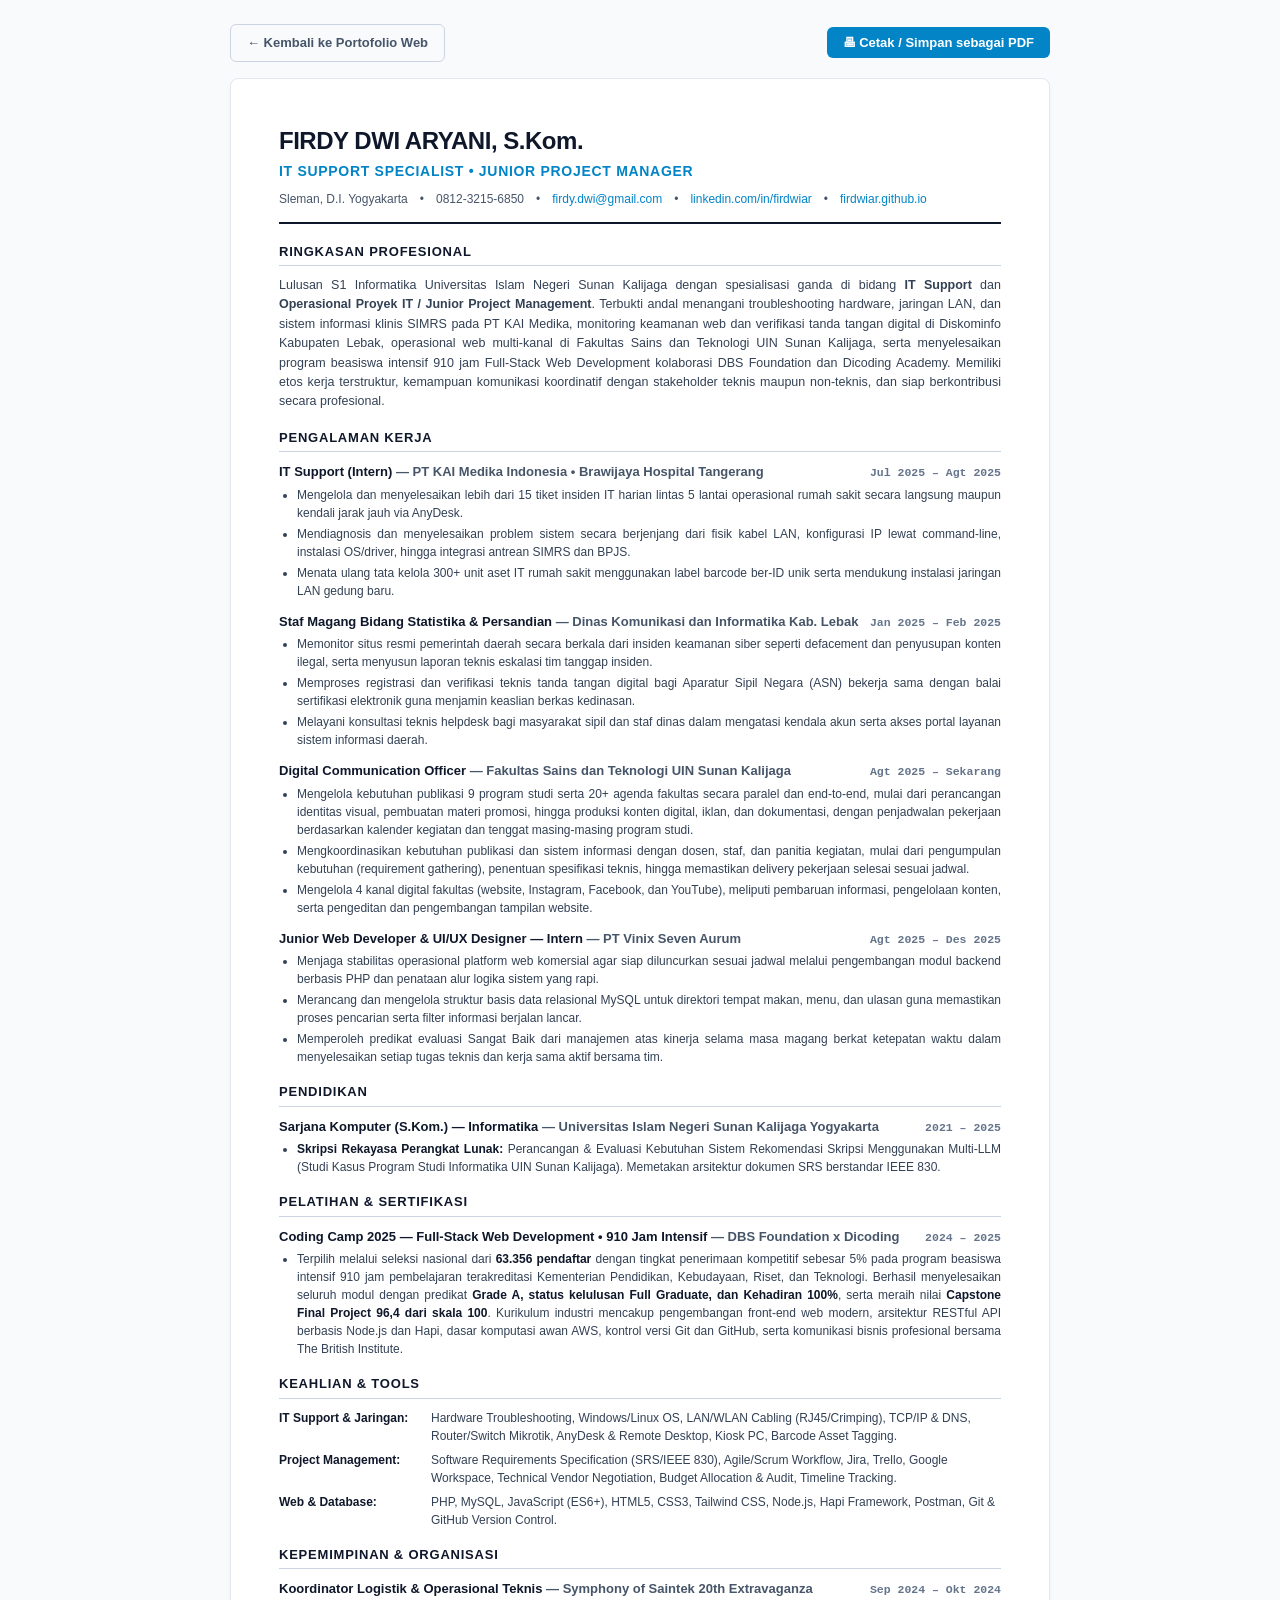
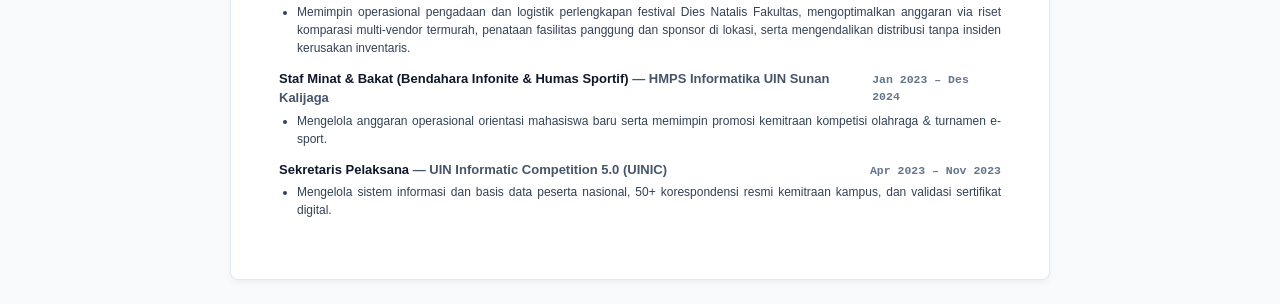
==== cv-ats.html @ ca14cc33 "perubahan kata kata" ====
<!DOCTYPE html>
<html lang="id">
<head>
  <meta charset="UTF-8">
  <meta name="viewport" content="width=device-width, initial-scale=1.0">
  <title>Curriculum Vitae - Firdy Dwi Aryani, S.Kom.</title>
  <style>
    * {
      box-sizing: border-box;
      margin: 0;
      padding: 0;
    }
    body {
      font-family: -apple-system, BlinkMacSystemFont, "Segoe UI", Roboto, Helvetica, Arial, sans-serif;
      color: #1a1a1a;
      line-height: 1.5;
      background-color: #f8fafc;
      padding: 24px;
    }
    .cv-container {
      max-width: 820px;
      margin: 0 auto;
      background: #ffffff;
      padding: 44px 48px;
      border: 1px solid #e2e8f0;
      border-radius: 8px;
      box-shadow: 0 4px 6px -1px rgba(0, 0, 0, 0.05);
    }
    .action-bar {
      max-width: 820px;
      margin: 0 auto 16px auto;
      display: flex;
      justify-content: space-between;
      align-items: center;
    }
    .btn {
      display: inline-flex;
      align-items: center;
      gap: 6px;
      padding: 8px 16px;
      font-size: 13px;
      font-weight: 600;
      border-radius: 6px;
      text-decoration: none;
      cursor: pointer;
      border: none;
    }
    .btn-primary {
      background-color: #0284c7;
      color: #ffffff;
    }
    .btn-primary:hover {
      background-color: #0369a1;
    }
    .btn-outline {
      background-color: transparent;
      color: #475569;
      border: 1px solid #cbd5e1;
    }
    .btn-outline:hover {
      background-color: #f1f5f9;
    }
    header {
      border-bottom: 2px solid #0f172a;
      padding-bottom: 14px;
      margin-bottom: 18px;
    }
    h1 {
      font-size: 24px;
      font-weight: 800;
      color: #0f172a;
      letter-spacing: -0.02em;
    }
    .headline {
      font-size: 14px;
      font-weight: 600;
      color: #0284c7;
      margin-top: 2px;
      text-transform: uppercase;
      letter-spacing: 0.05em;
    }
    .contacts {
      display: flex;
      flex-wrap: wrap;
      gap: 12px;
      font-size: 12px;
      color: #475569;
      margin-top: 8px;
    }
    .contacts a {
      color: #0284c7;
      text-decoration: none;
    }
    .contacts a:hover {
      text-decoration: underline;
    }
    section {
      margin-bottom: 16px;
    }
    h2 {
      font-size: 13px;
      font-weight: 800;
      text-transform: uppercase;
      letter-spacing: 0.06em;
      color: #0f172a;
      border-bottom: 1px solid #cbd5e1;
      padding-bottom: 4px;
      margin-bottom: 10px;
    }
    .summary-text {
      font-size: 12.5px;
      color: #334155;
      text-align: justify;
      line-height: 1.55;
    }
    .entry {
      margin-bottom: 12px;
    }
    .entry:last-child {
      margin-bottom: 0;
    }
    .entry-header {
      display: flex;
      justify-content: space-between;
      align-items: baseline;
      font-size: 13px;
    }
    .entry-title {
      font-weight: 700;
      color: #0f172a;
    }
    .entry-company {
      font-weight: 600;
      color: #475569;
    }
    .entry-date {
      font-size: 11.5px;
      color: #64748b;
      font-family: monospace;
      font-weight: 600;
    }
    ul {
      margin-top: 4px;
      padding-left: 18px;
    }
    li {
      font-size: 12px;
      color: #334155;
      margin-bottom: 3px;
      line-height: 1.5;
      text-align: justify;
    }
    li strong {
      color: #0f172a;
    }
    .skill-grid {
      display: grid;
      grid-template-columns: 140px 1fr;
      row-gap: 6px;
      column-gap: 12px;
      font-size: 12px;
    }
    .skill-category {
      font-weight: 700;
      color: #0f172a;
    }
    .skill-items {
      color: #334155;
    }
    @media print {
      body {
        background: #ffffff;
        padding: 0;
      }
      .action-bar {
        display: none !important;
      }
      .cv-container {
        border: none;
        box-shadow: none;
        padding: 0;
        max-width: 100%;
      }
      a {
        color: inherit !important;
        text-decoration: none !important;
      }
    }
  </style>
</head>
<body>

  <div class="action-bar">
    <a href="index.html" class="btn btn-outline">&larr; Kembali ke Portofolio Web</a>
    <button onclick="window.print()" class="btn btn-primary">&#128438; Cetak / Simpan sebagai PDF</button>
  </div>

  <div class="cv-container">
    <header>
      <h1>FIRDY DWI ARYANI, S.Kom.</h1>
      <div class="headline">IT Support Specialist &bull; Junior Project Manager</div>
      <div class="contacts">
        <span>Sleman, D.I. Yogyakarta</span>
        <span>&bull;</span>
        <span>0812-3215-6850</span>
        <span>&bull;</span>
        <a href="mailto:firdy.dwi@gmail.com">firdy.dwi@gmail.com</a>
        <span>&bull;</span>
        <a href="https://linkedin.com/in/firdwiar" target="_blank">linkedin.com/in/firdwiar</a>
        <span>&bull;</span>
        <a href="https://firdwiar.github.io" target="_blank">firdwiar.github.io</a>
      </div>
    </header>

    <!-- Ringkasan Profesional -->
    <section>
      <h2>Ringkasan Profesional</h2>
      <p class="summary-text">
        Lulusan S1 Informatika Universitas Islam Negeri Sunan Kalijaga dengan spesialisasi ganda di bidang <strong>IT Support</strong> dan <strong>Operasional Proyek IT / Junior Project Management</strong>. Terbukti andal menangani troubleshooting hardware, jaringan LAN, dan sistem informasi klinis SIMRS pada PT KAI Medika, monitoring keamanan web dan verifikasi tanda tangan digital di Diskominfo Kabupaten Lebak, operasional web multi-kanal di Fakultas Sains dan Teknologi UIN Sunan Kalijaga, serta menyelesaikan program beasiswa intensif 910 jam Full-Stack Web Development kolaborasi DBS Foundation dan Dicoding Academy. Memiliki etos kerja terstruktur, kemampuan komunikasi koordinatif dengan stakeholder teknis maupun non-teknis, dan siap berkontribusi secara profesional.
      </p>
    </section>

    <!-- Pengalaman Kerja -->
    <section>
      <h2>Pengalaman Kerja</h2>

      <div class="entry">
        <div class="entry-header">
          <div>
            <span class="entry-title">IT Support (Intern)</span>
            <span class="entry-company"> &mdash; PT KAI Medika Indonesia &bull; Brawijaya Hospital Tangerang</span>
          </div>
          <span class="entry-date">Jul 2025 &ndash; Agt 2025</span>
        </div>
        <ul>
          <li>Mengelola dan menyelesaikan lebih dari 15 tiket insiden IT harian lintas 5 lantai operasional rumah sakit secara langsung maupun kendali jarak jauh via AnyDesk.</li>
          <li>Mendiagnosis dan menyelesaikan problem sistem secara berjenjang dari fisik kabel LAN, konfigurasi IP lewat command-line, instalasi OS/driver, hingga integrasi antrean SIMRS dan BPJS.</li>
          <li>Menata ulang tata kelola 300+ unit aset IT rumah sakit menggunakan label barcode ber-ID unik serta mendukung instalasi jaringan LAN gedung baru.</li>
        </ul>
      </div>

      <div class="entry">
        <div class="entry-header">
          <div>
            <span class="entry-title">Staf Magang Bidang Statistika &amp; Persandian</span>
            <span class="entry-company"> &mdash; Dinas Komunikasi dan Informatika Kab. Lebak</span>
          </div>
          <span class="entry-date">Jan 2025 &ndash; Feb 2025</span>
        </div>
        <ul>
          <li>Memonitor situs resmi pemerintah daerah secara berkala dari insiden keamanan siber seperti defacement dan penyusupan konten ilegal, serta menyusun laporan teknis eskalasi tim tanggap insiden.</li>
          <li>Memproses registrasi dan verifikasi teknis tanda tangan digital bagi Aparatur Sipil Negara (ASN) bekerja sama dengan balai sertifikasi elektronik guna menjamin keaslian berkas kedinasan.</li>
          <li>Melayani konsultasi teknis helpdesk bagi masyarakat sipil dan staf dinas dalam mengatasi kendala akun serta akses portal layanan sistem informasi daerah.</li>
        </ul>
      </div>

      <div class="entry">
        <div class="entry-header">
          <div>
            <span class="entry-title">Digital Communication Officer</span>
            <span class="entry-company"> &mdash; Fakultas Sains dan Teknologi UIN Sunan Kalijaga</span>
          </div>
          <span class="entry-date">Agt 2025 &ndash; Sekarang</span>
        </div>
        <ul>
          <li>Mengelola kebutuhan publikasi 9 program studi serta 20+ agenda fakultas secara paralel dan end-to-end, mulai dari perancangan identitas visual, pembuatan materi promosi, hingga produksi konten digital, iklan, dan dokumentasi, dengan penjadwalan pekerjaan berdasarkan kalender kegiatan dan tenggat masing-masing program studi.</li>
          <li>Mengkoordinasikan kebutuhan publikasi dan sistem informasi dengan dosen, staf, dan panitia kegiatan, mulai dari pengumpulan kebutuhan (requirement gathering), penentuan spesifikasi teknis, hingga memastikan delivery pekerjaan selesai sesuai jadwal.</li>
          <li>Mengelola 4 kanal digital fakultas (website, Instagram, Facebook, dan YouTube), meliputi pembaruan informasi, pengelolaan konten, serta pengeditan dan pengembangan tampilan website.</li>
        </ul>
      </div>

      <div class="entry">
        <div class="entry-header">
          <div>
            <span class="entry-title">Junior Web Developer &amp; UI/UX Designer &mdash; Intern</span>
            <span class="entry-company"> &mdash; PT Vinix Seven Aurum</span>
          </div>
          <span class="entry-date">Agt 2025 &ndash; Des 2025</span>
        </div>
        <ul>
          <li>Menjaga stabilitas operasional platform web komersial agar siap diluncurkan sesuai jadwal melalui pengembangan modul backend berbasis PHP dan penataan alur logika sistem yang rapi.</li>
          <li>Merancang dan mengelola struktur basis data relasional MySQL untuk direktori tempat makan, menu, dan ulasan guna memastikan proses pencarian serta filter informasi berjalan lancar.</li>
          <li>Memperoleh predikat evaluasi Sangat Baik dari manajemen atas kinerja selama masa magang berkat ketepatan waktu dalam menyelesaikan setiap tugas teknis dan kerja sama aktif bersama tim.</li>
        </ul>
      </div>
    </section>

    <!-- Pendidikan -->
    <section>
      <h2>Pendidikan</h2>
      <div class="entry">
        <div class="entry-header">
          <div>
            <span class="entry-title">Sarjana Komputer (S.Kom.) &mdash; Informatika</span>
            <span class="entry-company"> &mdash; Universitas Islam Negeri Sunan Kalijaga Yogyakarta</span>
          </div>
          <span class="entry-date">2021 &ndash; 2025</span>
        </div>
        <ul>
          <li><strong>Skripsi Rekayasa Perangkat Lunak:</strong> Perancangan &amp; Evaluasi Kebutuhan Sistem Rekomendasi Skripsi Menggunakan Multi-LLM (Studi Kasus Program Studi Informatika UIN Sunan Kalijaga). Memetakan arsitektur dokumen SRS berstandar IEEE 830.</li>
        </ul>
      </div>
    </section>

    <!-- Pelatihan & Sertifikasi -->
    <section>
      <h2>Pelatihan &amp; Sertifikasi</h2>
      <div class="entry">
        <div class="entry-header">
          <div>
            <span class="entry-title">Coding Camp 2025 &mdash; Full-Stack Web Development &bull; 910 Jam Intensif</span>
            <span class="entry-company"> &mdash; DBS Foundation x Dicoding</span>
          </div>
          <span class="entry-date">2024 &ndash; 2025</span>
        </div>
        <ul>
          <li>Terpilih melalui seleksi nasional dari <strong>63.356 pendaftar</strong> dengan tingkat penerimaan kompetitif sebesar 5% pada program beasiswa intensif 910 jam pembelajaran terakreditasi Kementerian Pendidikan, Kebudayaan, Riset, dan Teknologi. Berhasil menyelesaikan seluruh modul dengan predikat <strong>Grade A, status kelulusan Full Graduate, dan Kehadiran 100%</strong>, serta meraih nilai <strong>Capstone Final Project 96,4 dari skala 100</strong>. Kurikulum industri mencakup pengembangan front-end web modern, arsitektur RESTful API berbasis Node.js dan Hapi, dasar komputasi awan AWS, kontrol versi Git dan GitHub, serta komunikasi bisnis profesional bersama The British Institute.</li>
        </ul>
      </div>
    </section>

    <!-- Keterampilan Teknis -->
    <section>
      <h2>Keahlian &amp; Tools</h2>
      <div class="skill-grid">
        <div class="skill-category">IT Support &amp; Jaringan:</div>
        <div class="skill-items">Hardware Troubleshooting, Windows/Linux OS, LAN/WLAN Cabling (RJ45/Crimping), TCP/IP &amp; DNS, Router/Switch Mikrotik, AnyDesk &amp; Remote Desktop, Kiosk PC, Barcode Asset Tagging.</div>

        <div class="skill-category">Project Management:</div>
        <div class="skill-items">Software Requirements Specification (SRS/IEEE 830), Agile/Scrum Workflow, Jira, Trello, Google Workspace, Technical Vendor Negotiation, Budget Allocation &amp; Audit, Timeline Tracking.</div>

        <div class="skill-category">Web &amp; Database:</div>
        <div class="skill-items">PHP, MySQL, JavaScript (ES6+), HTML5, CSS3, Tailwind CSS, Node.js, Hapi Framework, Postman, Git &amp; GitHub Version Control.</div>
      </div>
    </section>

    <!-- Kepanitiaan & Organisasi -->
    <section>
      <h2>Kepemimpinan &amp; Organisasi</h2>
      <div class="entry">
        <div class="entry-header">
          <div>
            <span class="entry-title">Koordinator Logistik &amp; Operasional Teknis</span>
            <span class="entry-company"> &mdash; Symphony of Saintek 20th Extravaganza</span>
          </div>
          <span class="entry-date">Sep 2024 &ndash; Okt 2024</span>
        </div>
        <ul>
          <li>Memimpin operasional pengadaan dan logistik perlengkapan festival Dies Natalis Fakultas, mengoptimalkan anggaran via riset komparasi multi-vendor termurah, penataan fasilitas panggung dan sponsor di lokasi, serta mengendalikan distribusi tanpa insiden kerusakan inventaris.</li>
        </ul>
      </div>
      <div class="entry">
        <div class="entry-header">
          <div>
            <span class="entry-title">Staf Minat &amp; Bakat (Bendahara Infonite &amp; Humas Sportif)</span>
            <span class="entry-company"> &mdash; HMPS Informatika UIN Sunan Kalijaga</span>
          </div>
          <span class="entry-date">Jan 2023 &ndash; Des 2024</span>
        </div>
        <ul>
          <li>Mengelola anggaran operasional orientasi mahasiswa baru serta memimpin promosi kemitraan kompetisi olahraga &amp; turnamen e-sport.</li>
        </ul>
      </div>
      <div class="entry">
        <div class="entry-header">
          <div>
            <span class="entry-title">Sekretaris Pelaksana</span>
            <span class="entry-company"> &mdash; UIN Informatic Competition 5.0 (UINIC)</span>
          </div>
          <span class="entry-date">Apr 2023 &ndash; Nov 2023</span>
        </div>
        <ul>
          <li>Mengelola sistem informasi dan basis data peserta nasional, 50+ korespondensi resmi kemitraan kampus, dan validasi sertifikat digital.</li>
        </ul>
      </div>
    </section>
  </div>

</body>
</html>
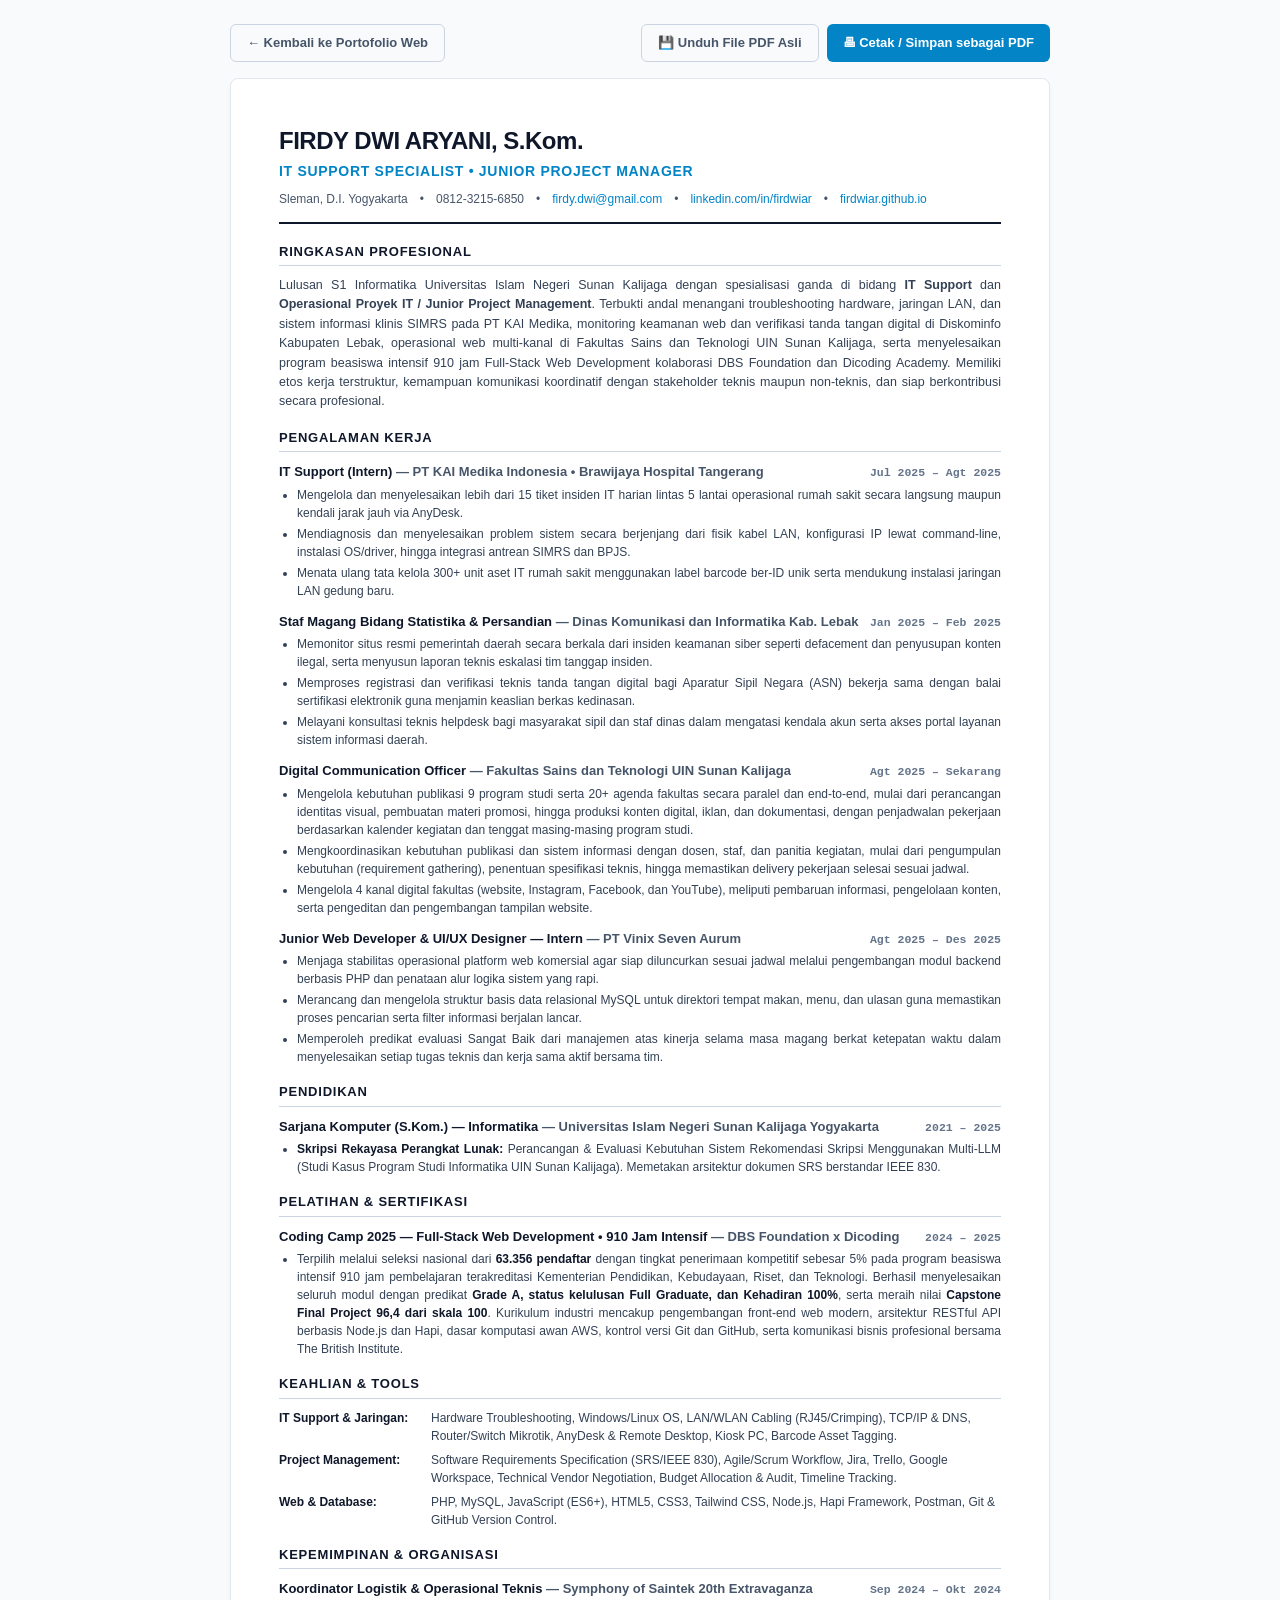
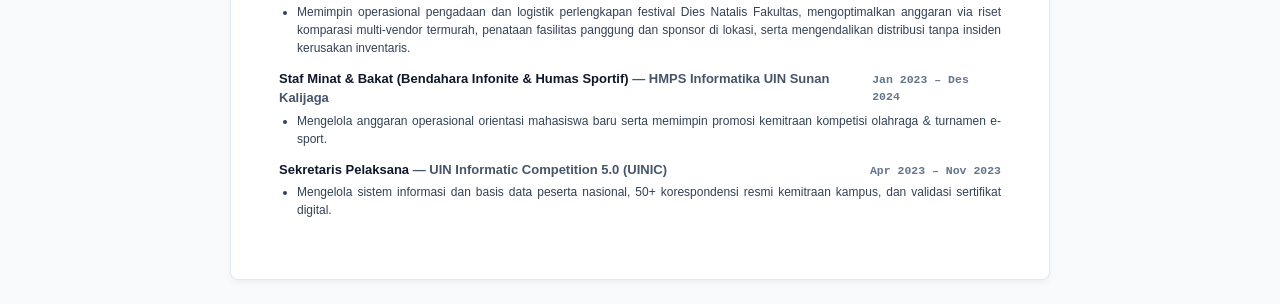
==== commit 43a013a3: "versi final" ====
--- a/cv-ats.html
+++ b/cv-ats.html
@@ -192,7 +192,10 @@
 
   <div class="action-bar">
     <a href="index.html" class="btn btn-outline">&larr; Kembali ke Portofolio Web</a>
-    <button onclick="window.print()" class="btn btn-primary">&#128438; Cetak / Simpan sebagai PDF</button>
+    <div style="display: flex; gap: 8px;">
+      <a href="assets/docs/CV_Firdy_Dwi_Aryani_IT_Support.pdf" download class="btn btn-outline">&#128190; Unduh File PDF Asli</a>
+      <button onclick="window.print()" class="btn btn-primary">&#128438; Cetak / Simpan sebagai PDF</button>
+    </div>
   </div>
 
   <div class="cv-container">
